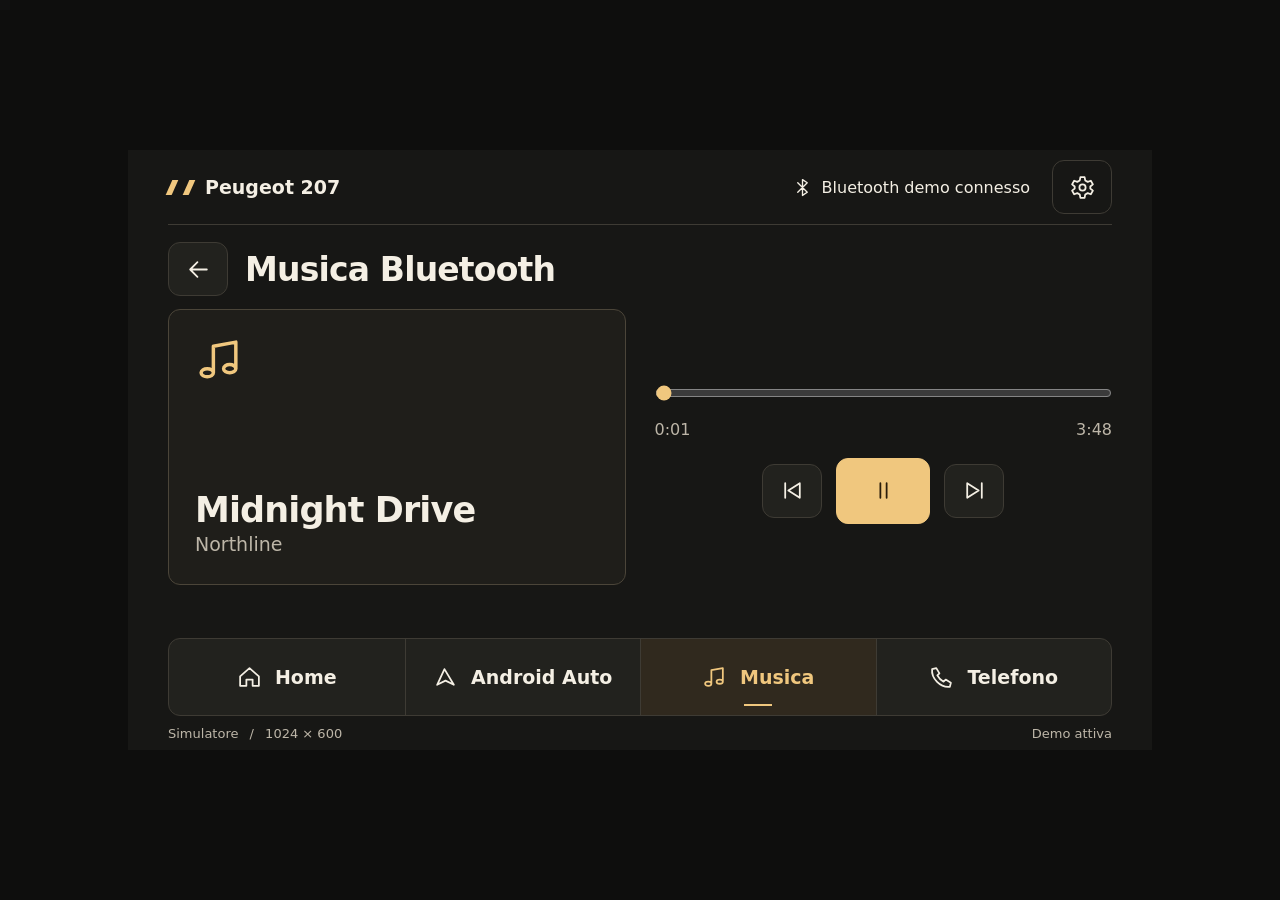
==== test/browser-test.html @ 96a78ee7 "Initial commit: launcher Android, simulatore e APK demo" ====
<!doctype html>
<html lang="it">
<head>
<meta charset="utf-8">
<meta name="viewport" content="width=device-width, initial-scale=1">
<title>Peugeot 207 — Simulatore launcher</title>
<style>:root {
  color-scheme: dark;
  font-family: system-ui, sans-serif;
  --base: #171715;
  --surface: #22221e;
  --line: #3e3b34;
  --text: #f4efe4;
  --muted: #bdb6a8;
  --accent: #f0c77e;
}
* { box-sizing: border-box; }
body { margin: 0; display: grid; place-items: center; min-height: 100dvh; background: #0e0e0d; color: var(--text); }
#frame { position: relative; overflow: hidden; }
#display { position: absolute; width: 1024px; height: 600px; transform-origin: top left; background: var(--base); padding: 0 40px; display: grid; grid-template-rows: 75px minmax(0, 1fr) 78px 34px; }
header, footer { display: flex; align-items: center; justify-content: space-between; }
header { border-bottom: 1px solid var(--line); }
footer { color: var(--muted); font-size: 13px; }
.header-actions { display: flex; align-items: center; gap: 22px; }
#settings-link { background: transparent; }
#settings-link[aria-current] { color: var(--accent); border-color: var(--accent); }
.divider { padding: 0 7px; }
#status { display: flex; align-items: center; gap: 10px; font-size: 16px; color: var(--muted); }
#status.connected { color: var(--text); }
#status svg { width: 19px; height: 19px; }
svg { width: 25px; height: 25px; flex: none; }
button { font: inherit; color: inherit; background: var(--surface); border: 1px solid var(--line); border-radius: 12px; cursor: pointer; min-height: 54px; }
button:hover:not(:disabled) { background: #302e27; border-color: #817561; }
button:focus-visible, input:focus-visible, h1:focus-visible, .clock:focus-visible { outline: 3px solid var(--accent); outline-offset: 3px; }
button:disabled { opacity: .48; cursor: default; }
.brand { display: flex; align-items: center; gap: 13px; padding: 0 14px; margin-left: -14px; background: transparent; border-color: transparent; font-size: 19px; font-weight: 650; }
.brand-mark { width: 23px; height: 15px; transform: skew(-24deg); border-left: 6px solid var(--accent); border-right: 6px solid var(--accent); }
#screen { min-height: 0; padding: 17px 0; }
.home { height: 100%; display: grid; grid-template-columns: 43% 57%; align-items: center; }
.clock {
  --minute-angle: 0deg;
  position: relative;
  justify-self: center;
  width: 298px;
  aspect-ratio: 1;
  border: 1px solid #61594a;
  border-radius: 50%;
  display: grid;
  align-content: center;
  justify-items: center;
}
.clock-ticks, .minute-marker { position: absolute; pointer-events: none; border-radius: 50%; }
.clock-ticks {
  inset: 10px;
  background: repeating-conic-gradient(from -.33deg, #746958 0deg .66deg, transparent .66deg 6deg);
  mask-image: radial-gradient(closest-side, transparent calc(100% - 7px), #000 calc(100% - 6px));
}
.minute-marker { inset: 7px; transform: rotate(var(--minute-angle)); }
.minute-marker::before { content: ""; position: absolute; top: 0; left: calc(50% - 2px); width: 4px; height: 16px; border-radius: 2px; background: var(--accent); }
.clock time { font-size: 78px; font-weight: 490; letter-spacing: -.04em; line-height: 1; font-variant-numeric: tabular-nums; }
.clock p { font-size: 17px; margin-top: 12px; color: var(--muted); }
.clock p::first-letter { text-transform: uppercase; }
.home-media { display: grid; justify-items: start; align-content: center; gap: 24px; min-height: 258px; padding: 0 36px; border-left: 1px solid var(--line); }
.home-media h1 { font-size: 46px; line-height: 1.05; }
.media-info { display: grid; gap: 7px; }
.source { display: flex; align-items: center; gap: 9px; color: var(--muted); font-size: 17px; }
.source svg { width: 20px; height: 20px; }
#dock { display: grid; grid-template-columns: repeat(4, 1fr); border: 1px solid var(--line); border-radius: 12px; background: var(--surface); }
.dock-item { position: relative; display: flex; justify-content: center; align-items: center; gap: 13px; font-size: 19px; font-weight: 650; background: transparent; border: 0; border-radius: 0; }
.dock-item + .dock-item { border-left: 1px solid var(--line); }
.dock-item:first-child { border-radius: 11px 0 0 11px; }
.dock-item:last-child { border-radius: 0 11px 11px 0; }
.dock-item[aria-current] { background: #30291e; color: var(--accent); }
.dock-item[aria-current]::after { content: ""; position: absolute; bottom: 9px; left: calc(50% - 14px); width: 28px; height: 2px; background: var(--accent); }
.dock-item:focus-visible { z-index: 1; outline-offset: -4px; }
.dock-item.unavailable { color: var(--muted); }
.dock-item.session-active::before { content: ""; position: absolute; top: 10px; right: 11px; width: 7px; height: 7px; border-radius: 50%; background: var(--accent); }
.page-head { display: flex; align-items: center; gap: 17px; margin-bottom: 13px; }
.back, .icon { display: inline-grid; place-items: center; width: 60px; }
h1, h2, p { margin: 0; }
h1 { font-size: 33px; letter-spacing: -.025em; }
h2 { font-size: 35px; letter-spacing: -.025em; }
.subtle { color: var(--muted); font-size: 19px; line-height: 1.5; }
.music, .phone { display: grid; grid-template-columns: 1fr 1fr; gap: 29px; align-items: stretch; min-height: 276px; }
.track { background: #1f1e1a; border: 1px solid #4b4539; border-radius: 12px; padding: 26px; display: flex; flex-direction: column; justify-content: space-between; }
.track svg { width: 49px; height: 49px; color: var(--accent); }
.player, .dial { display: flex; flex-direction: column; justify-content: center; gap: 19px; }
.transport { display: flex; align-items: center; justify-content: center; gap: 14px; }
.primary { background: var(--accent); color: #2a1d0b; border-color: var(--accent); font-weight: 700; }
.primary:hover:not(:disabled) { background: #ffdd9c; color: #2a1d0b; }
.transport .primary { width: 94px; min-height: 66px; }
.timeline { display: grid; gap: 5px; }
input[type=range] { width: 100%; height: 44px; margin: 0; accent-color: var(--accent); }
.times { display: flex; justify-content: space-between; color: var(--muted); font-variant-numeric: tabular-nums; }
.number { font-size: 49px; font-variant-numeric: tabular-nums; overflow-wrap: anywhere; }
.dial-actions { display: grid; grid-template-columns: 1fr 60px; gap: 10px; }
.keypad { display: grid; grid-template-columns: repeat(3,1fr); gap: 8px; }
.keypad button { font-size: 24px; min-height: 59px; font-variant-numeric: tabular-nums; }
.settings { display: grid; gap: 13px; }
.setting { border: 1px solid var(--line); border-radius: 12px; padding: 16px 20px; display: flex; align-items: center; justify-content: space-between; gap: 20px; }
.setting strong { display: block; font-size: 22px; }
.setting button, .action { padding: 0 20px; }
.auto { min-height: 270px; border: 1px solid var(--line); border-radius: 12px; padding: 32px; display: grid; justify-items: start; align-content: center; gap: 16px; }
.auto svg { width: 45px; height: 45px; color: var(--accent); }
::selection { background: var(--accent); color: #2a1d0b; }

.end-call { color: #ffece7; background: #723a31; border-color: #a65d51; font-weight: 700; }
.end-call:hover:not(:disabled) { background: #874539; border-color: #c2796c; }
</style>


</head>
<body>
<main id="frame" aria-label="Simulatore autoradio Peugeot 207">
  <div id="display">
    <header>
      <button id="home" class="brand" data-go="home" aria-label="Torna alla Home"><span class="brand-mark" aria-hidden="true"></span> Peugeot 207</button>
      <div class="header-actions">
        <span id="status" role="status"></span>
        <button class="icon" id="settings-link" data-go="settings" aria-label="Impostazioni"></button>
      </div>
    </header>
    <section id="screen" aria-label="Schermata del launcher"></section>
    <nav id="dock" aria-label="Funzioni del launcher"></nav>
    <footer><span>Simulatore <span class="divider">/</span> 1024 × 600</span><span id="mode"></span></footer>
  </div>
</main>
<script>"use strict";

// Contratto della demo. La UI legge lo stato e invia comandi a questo adattatore.
const demo = (() => {
  const tracks = [
    { title: "Midnight Drive", artist: "Northline", duration: 228 },
    { title: "Luci di città", artist: "Via Notturna", duration: 196 },
    { title: "Blue Hour", artist: "Marea", duration: 243 },
  ];
  const state = { enabled: true, connected: true, index: 0, playing: false, elapsed: 0, call: "", projection: false };
  return {
    read() {
      return { ...state, track: tracks[state.index] };
    },
    toggleDemo() {
      state.enabled = !state.enabled;
      state.index = 0;
      state.elapsed = 0;
      this.setConnected(state.enabled);
    },
    setConnected(connected) {
      state.connected = state.enabled && connected;
      if (!state.connected) {
        state.playing = false;
        state.call = "";
        state.projection = false;
      }
    },
    togglePlayback() {
      if (state.connected) state.playing = !state.playing;
    },
    skip(step) {
      if (!state.connected) return;
      state.index = (state.index + step + tracks.length) % tracks.length;
      state.elapsed = 0;
    },
    seek(seconds) {
      if (!state.connected || !Number.isFinite(seconds)) return;
      state.elapsed = Math.max(0, Math.min(seconds, tracks[state.index].duration));
    },
    tick(seconds) {
      if (!state.playing) return;
      state.elapsed += seconds;
      if (state.elapsed >= tracks[state.index].duration) this.skip(1);
    },
    dial(number) {
      if (state.connected && /^[0-9*#]{1,20}$/.test(number)) state.call = number;
    },
    hangUp() {
      state.call = "";
    },
    toggleProjection() {
      if (state.connected) state.projection = !state.projection;
    },
  };
})();

"use strict";

const paths = {
  home: '<path d="m3 11 9-8 9 8v9h-6v-6H9v6H3z"/>',
  auto: '<path d="m4 19 7-15 9 15-8-4z"/>',
  music: '<path d="M9 18V5l11-2v13M9 18a3 2 0 1 1-6 0 3 2 0 0 1 6 0Zm11-2a3 2 0 1 1-6 0 3 2 0 0 1 6 0Z"/>',
  phone: '<path d="m7 3 3 5-2 2a14 14 0 0 0 6 6l2-2 5 3-1 4C11 22 2 13 3 4z"/>',
  settings: '<circle cx="12" cy="12" r="3"/><path d="m10 2-.6 3.2L7 6.6 4 5.5 2 9l2.5 2v2L2 15l2 3.5 3-1.1 2.4 1.4L10 22h4l.6-3.2 2.4-1.4 3 1.1 2-3.5-2.5-2v-2L22 9l-2-3.5-3 1.1-2.4-1.4L14 2z"/>',
  bluetooth: '<path d="m6 6 12 12-6 4V2l6 4L6 18"/>',
  back: '<path d="m11 5-7 7 7 7M4 12h16"/>',
  previous: '<path d="M5 5v14m14-14L8 12l11 7z"/>',
  next: '<path d="M19 5v14M5 5l11 7-11 7z"/>',
  play: '<path fill="currentColor" d="m8 5 12 7-12 7z"/>',
  pause: '<path d="M9 5v14m6-14v14"/>',
  erase: '<path d="M8 5h13v14H8l-6-7zM11 9l6 6m0-6-6 6"/>',
};
const icon = (name) => `<svg aria-hidden="true" viewBox="0 0 24 24" fill="none" stroke="currentColor" stroke-width="1.7" stroke-linecap="round" stroke-linejoin="round">${paths[name]}</svg>`;
const screen = document.querySelector("#screen");
const titles = { music: "Musica Bluetooth", phone: "Telefono", settings: "Impostazioni", auto: "Android Auto" };
const disabled = (condition) => condition ? "disabled" : "";
let page = "home";
let number = "";

function fitDisplay() {
  const scale = Math.min(1, innerWidth / 1024, innerHeight / 600);
  const frame = document.querySelector("#frame");
  frame.style.width = `${1024 * scale}px`;
  frame.style.height = `${600 * scale}px`;
  document.querySelector("#display").style.transform = `scale(${scale})`;
}

function updateClock() {
  const clock = document.querySelector("#clock");
  if (!clock) return;
  const now = new Date();
  const time = now.toLocaleTimeString("it-IT", { hour: "2-digit", minute: "2-digit" });
  if (clock.textContent === time) return;
  clock.textContent = time;
  document.querySelector(".clock").style.setProperty("--minute-angle", `${now.getMinutes() * 6}deg`);
  clock.dateTime = now.toISOString();
  document.querySelector("#date").textContent = now.toLocaleDateString("it-IT", { weekday: "long", day: "numeric", month: "long" });
}

const dockItems = [
  ["home", "Home", "home"],
  ["auto", "Android Auto", "auto"],
  ["music", "Musica", "music"],
  ["phone", "Telefono", "phone"],
];

document.querySelector("#dock").innerHTML = dockItems.map(([target, label, symbol]) =>
  `<button class="dock-item" data-go="${target}">${icon(symbol)}<span>${label}</span></button>`
).join("");
document.querySelector("#settings-link").innerHTML = icon("settings");

function transport(state) {
  return `<div class="transport">
    ${control("prev", "Brano precedente", "previous", !state.connected)}
    ${control("play", state.playing ? "Pausa" : "Riproduci", state.playing ? "pause" : "play", !state.connected, true)}
    ${control("next", "Brano successivo", "next", !state.connected)}
  </div>`;
}

function home(state) {
  return `<div class="home">
    <div class="clock" tabindex="-1" role="group" aria-label="Ora e data">
      <span class="clock-ticks" aria-hidden="true"></span>
      <span class="minute-marker" aria-hidden="true"></span>
      <time id="clock"></time><p id="date"></p>
    </div>
    <div class="home-media">
      <p class="source">${icon("music")} Musica Bluetooth</p>
      <div class="media-info">
        <h1>${state.connected ? state.track.title : "Sorgente scollegata"}</h1>
        <p class="subtle">${state.connected ? state.track.artist : "Connetti il telefono per riprodurre musica."}</p>
      </div>
      ${state.connected ? transport(state) : '<button class="action" data-go="settings">Apri impostazioni</button>'}
    </div>
  </div>`;
}

const formatTime = (seconds) => `${Math.floor(seconds / 60)}:${String(Math.floor(seconds % 60)).padStart(2, "0")}`;
const control = (action, label, symbol, locked, primary = false) =>
  `<button class="icon${primary ? " primary" : ""}" data-action="${action}" aria-label="${label}" ${disabled(locked)}>${icon(symbol)}</button>`;

function music(state) {
  const { track, connected } = state;
  return `<div class="music">
    <div class="track">${icon("music")}<div>
      <h2>${connected ? track.title : "Nessun brano"}</h2>
      <p class="subtle">${connected ? track.artist : "Sorgente Bluetooth non disponibile"}</p>
    </div></div>
    <div class="player">
      <div class="timeline">
        <input id="seek" type="range" min="0" max="${connected ? track.duration : 1}" value="${connected ? state.elapsed : 0}" aria-label="Posizione nel brano" ${disabled(!connected)}>
        <div class="times"><span id="elapsed"></span><span>${formatTime(connected ? track.duration : 0)}</span></div>
      </div>
      ${transport(state)}
    </div>
  </div>`;
}

function phone(state) {
  const locked = !state.connected || Boolean(state.call);
  return `<div class="phone">
    <div class="dial">
      <div>
        <p id="call-status" class="subtle" role="status">${state.call ? "Chiamata simulata in corso" : state.connected ? "Tastierino numerico" : "Telefono non disponibile"}</p>
        <p class="number" aria-live="polite">${state.call || number || "—"}</p>
      </div>
      <div class="dial-actions">
        <button class="${state.call ? "end-call" : "primary"}" data-action="call" ${disabled(!state.connected || (!number && !state.call))}>${state.call ? "Termina chiamata" : "Simula chiamata"}</button>
        ${control("erase", "Cancella ultima cifra", "erase", locked || !number)}
      </div>
    </div>
    <div class="keypad" role="group" aria-label="Tastierino">
      ${[..."123456789*0#"].map((digit) => `<button data-action="digit" data-digit="${digit}" ${disabled(locked || number.length >= 20)}>${digit}</button>`).join("")}
    </div>
  </div>`;
}

function settings(state) {
  return `<div class="settings">
    <div class="setting"><div><strong>Modalità demo</strong><p class="subtle">Brani, chiamate e connessione simulati</p></div>
      <button data-action="demo" aria-pressed="${state.enabled}">${state.enabled ? "Disattiva demo" : "Attiva demo"}</button>
    </div>
    <div class="setting"><div><strong>Bluetooth</strong><p class="subtle">${state.connected ? "Telefono demo connesso" : "Nessun telefono connesso"}</p></div>
      <button data-action="connect" ${disabled(!state.enabled)}>${state.connected ? "Disconnetti" : "Connetti telefono demo"}</button>
    </div>
  </div>`;
}

function projection(state) {
  return `<div class="auto">${icon("auto")}
    <h2>${state.projection ? "Sessione demo attiva" : "Proiezione Android Auto"}</h2>
    <p class="subtle">${state.connected ? "Anteprima dello stato di connessione alla proiezione." : "Connetti il telefono demo dalle impostazioni."}</p>
    <button class="action primary" ${state.connected ? 'data-action="projection"' : 'data-go="settings"'}>${state.projection ? "Chiudi demo" : state.connected ? "Avvia demo" : "Apri impostazioni"}</button>
  </div>`;
}

const pages = { home, music, phone, settings, auto: projection };

function updateTimeline(state) {
  const seek = document.querySelector("#seek");
  if (!seek) return;
  const elapsed = state.connected ? Math.floor(state.elapsed) : 0;
  seek.value = elapsed;
  seek.setAttribute("aria-valuetext", formatTime(elapsed));
  document.querySelector("#elapsed").textContent = formatTime(elapsed);
}

function render({ navigate = false, restore = false } = {}) {
  const active = document.activeElement;
  const state = demo.read();
  for (const button of document.querySelectorAll("#dock button, #settings-link")) {
    if (button.dataset.go === page) button.setAttribute("aria-current", "page");
    else button.removeAttribute("aria-current");
  }
  const auto = document.querySelector('#dock [data-go="auto"]');
  auto.classList.toggle("session-active", state.projection);
  auto.classList.toggle("unavailable", !state.connected);
  auto.setAttribute("aria-label", state.projection ? "Android Auto, sessione demo attiva" :
    state.connected ? "Android Auto" : "Android Auto, proiezione non disponibile");
  const status = document.querySelector("#status");
  status.classList.toggle("connected", state.connected);
  const connection = state.connected ? "Bluetooth demo connesso" : "Bluetooth disconnesso";
  if (status.textContent !== connection) status.innerHTML = icon("bluetooth") + connection;
  document.querySelector("#mode").textContent = state.enabled ? "Demo attiva" : "Demo disattivata";
  const heading = page === "home" ? "" : `<div class="page-head">
    <button class="back" data-go="home" aria-label="Torna alla Home">${icon("back")}</button>
    <h1 tabindex="-1">${titles[page]}</h1>
  </div>`;
  screen.innerHTML = heading + pages[page](state);
  updateClock();
  updateTimeline(state);
  if (navigate) {
    (page === "home" ? screen.querySelector(".clock") : screen.querySelector("h1")).focus();
  } else if (restore && active?.dataset.action) {
    const replacement = [...screen.querySelectorAll("[data-action]")].find((button) =>
      button.dataset.action === active.dataset.action && button.dataset.digit === active.dataset.digit);
    (replacement?.disabled ? screen.querySelector("h1") : replacement)?.focus();
  }
}

document.addEventListener("click", (event) => {
  const button = event.target.closest("button");
  if (!button || button.disabled) return;
  const { go, action, digit } = button.dataset;
  if (go) {
    page = go;
    render({ navigate: true });
    return;
  }
  const state = demo.read();
  switch (action) {
    case "prev": demo.skip(-1); break;
    case "next": demo.skip(1); break;
    case "play": demo.togglePlayback(); break;
    case "demo": demo.toggleDemo(); number = ""; break;
    case "connect": demo.setConnected(!state.connected); break;
    case "projection": demo.toggleProjection(); break;
    case "digit": number += digit; break;
    case "erase": number = number.slice(0, -1); break;
    case "call":
      if (state.call) demo.hangUp();
      else demo.dial(number);
      break;
    default: return;
  }
  render({ restore: true });
});

screen.addEventListener("input", (event) => {
  if (event.target.id !== "seek") return;
  demo.seek(event.target.valueAsNumber);
  updateTimeline(demo.read());
});

document.addEventListener("keydown", (event) => {
  if (event.key !== "Escape" || page === "home") return;
  page = "home";
  render({ navigate: true });
});

let lastTick = performance.now();
setInterval(() => {
  const now = performance.now();
  const before = demo.read();
  demo.tick((now - lastTick) / 1000);
  lastTick = now;
  const after = demo.read();
  if (before.index !== after.index && (page === "music" || page === "home")) render({ restore: true });
  else if (page === "music") updateTimeline(after);
  else if (page === "home") updateClock();
}, 250);

window.addEventListener("resize", fitDisplay);
fitDisplay();
render();

window.addEventListener("DOMContentLoaded", async () => {
  const result = document.createElement("p");
  Object.assign(result.style, { position: "fixed", inset: "0 auto auto 0", margin: "0", background: "#111", padding: "5px", zIndex: "20" });
  document.body.append(result);
  const query = (selector) => document.querySelector(selector);
  const assert = (ok, label) => { if (!ok) throw new Error(label); };
  const click = (selector) => query(selector).click();
  const action = (name) => click(`[data-action="${name}"]`);
  const go = (name) => click(`[data-go="${name}"]`);
  const has = (selector, text) => query(selector).textContent.includes(text);
  const bounds = () => {
    const display = query("#display").getBoundingClientRect();
    const footer = query("#dock").getBoundingClientRect();
    for (const item of document.querySelectorAll("#screen button, #screen h1, #screen h2, #screen input")) {
      const box = item.getBoundingClientRect();
      assert(box.width > 0 && box.left >= display.left && box.right <= display.right && box.bottom <= footer.top, "Elemento tagliato " + item.textContent);
    }
  };
  try {
    assert(query("#display").offsetWidth === 1024 && query("#display").offsetHeight === 600, "Risoluzione");
    assert(Math.abs(query("#frame").getBoundingClientRect().width / query("#frame").getBoundingClientRect().height - 1024 / 600) < .001, "Proporzioni");
    assert(/^\d\d:\d\d$/.test(query("#clock").textContent) && query("#date").textContent.length > 5, "Data e orologio");
    bounds();
    assert(query('#dock [aria-current="page"]').dataset.go === "home", "Home selezionata");
    action("next");
    assert(has(".home-media h1", "Luci di città"), "Cambio brano dalla Home");
    action("prev");
    action("play");
    assert(query('[data-action="play"]').getAttribute("aria-label") === "Pausa", "Play dalla Home");
    action("play");
    go("music"); bounds();
    assert(document.activeElement === query("h1"), "Focus di navigazione");
    action("play");
    await new Promise((resolve) => setTimeout(resolve, 1400));
    assert(query("#seek").valueAsNumber >= 1, "Avanzamento");
    action("play");
    const seek = query("#seek");
    seek.value = "85";
    seek.dispatchEvent(new Event("input", { bubbles: true }));
    assert(has("#elapsed", "1:25"), "Seek");
    action("next");
    assert(has("h2", "Luci di città") && has("#elapsed", "0:00"), "Successivo");
    action("prev");
    assert(has("h2", "Midnight Drive"), "Precedente");
    action("prev");
    assert(has("h2", "Blue Hour"), "Playlist ciclica");
    go("home"); go("phone"); bounds();
    click('[data-digit="1"]'); click('[data-digit="2"]'); click('[data-digit="#"]');
    action("erase");
    assert(has(".number", "12"), "Composizione");
    action("call");
    assert(has("#call-status", "in corso") && query('[data-digit="1"]').disabled, "Chiamata");
    action("call");
    assert(has("#call-status", "Tastierino"), "Chiusura chiamata");
    document.dispatchEvent(new KeyboardEvent("keydown", { key: "Escape" }));
    assert(query("#clock"), "Esc");
    go("auto"); bounds();
    action("projection");
    assert(has("h2", "Sessione demo attiva"), "Proiezione");
    action("projection");
    assert(has("h2", "Proiezione Android Auto"), "Chiusura proiezione");
    go("home"); go("settings"); bounds();
    action("connect");
    assert(has("#status", "disconnesso"), "Disconnessione");
    go("home");
    assert(has(".home-media h1", "Sorgente scollegata") && !query('[data-action="play"]'), "Home senza sorgente");
    go("music"); bounds();
    assert(query("#seek").disabled && query('[data-action="play"]').disabled, "Musica indisponibile");
    go("home"); go("phone"); bounds();
    assert(query('[data-action="call"]').disabled && query('[data-digit="1"]').disabled, "Telefono indisponibile");
    go("home"); go("auto"); bounds();
    click('.auto [data-go="settings"]');
    action("connect");
    assert(has("#status", "connesso") && demo.read().connected, "Riconnessione");
    action("demo");
    assert(query('[data-action="connect"]').disabled && has("#mode", "disattivata"), "Demo spenta");
    action("demo");
    assert(demo.read().connected && has("#mode", "Demo attiva"), "Demo riattivata");
    go("home");
    result.textContent = "PASS — geometria, Home, Musica, Telefono, Android Auto, Impostazioni e fallback";
  } catch (error) {
    result.textContent = "FAIL — " + error.message;
  }
});
</script></body>
</html>
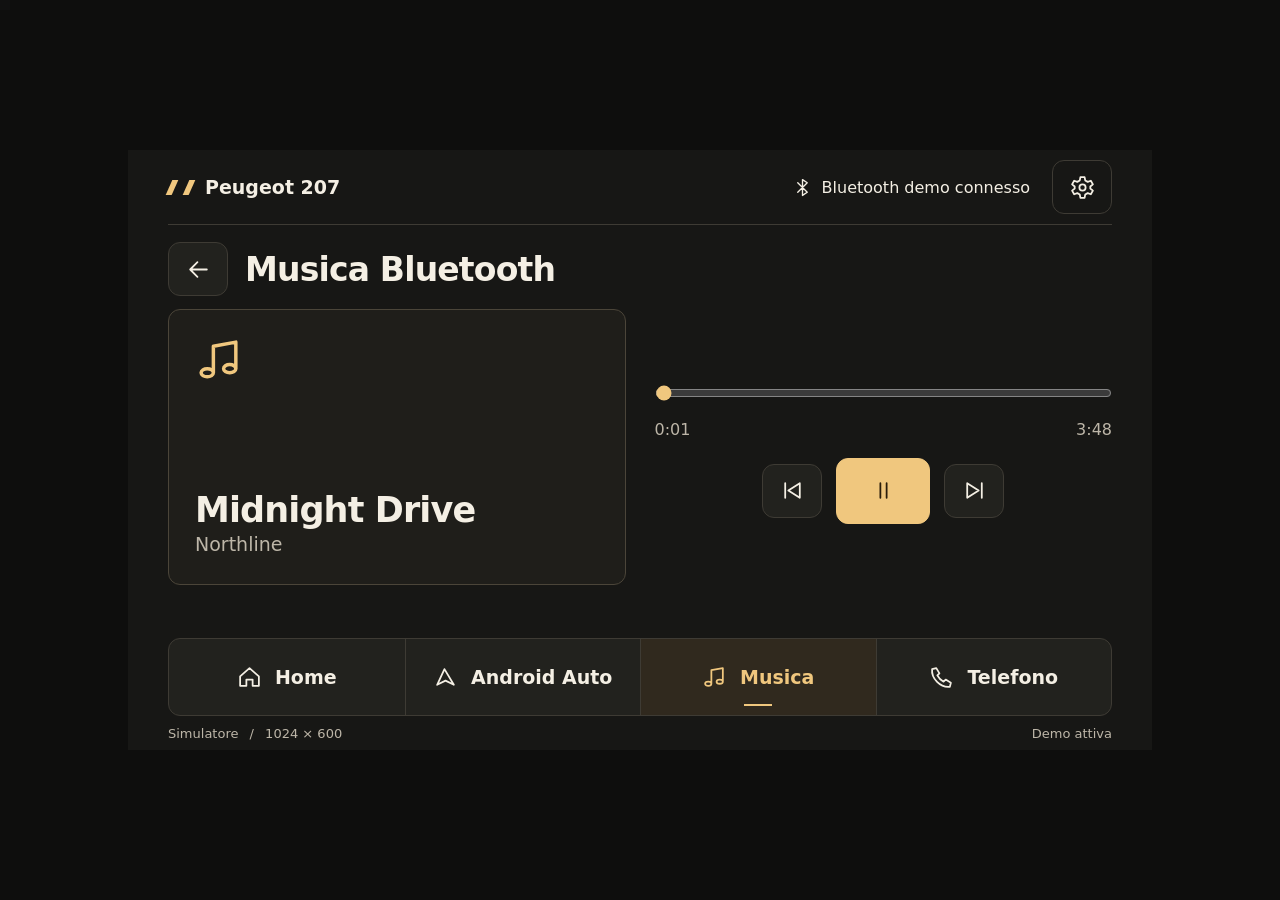
==== commit 51cb8900: "Harden launcher lifecycle and security; add audited 0.1.1 demo" ====
--- a/test/browser-test.html
+++ b/test/browser-test.html
@@ -4,111 +4,10 @@
 <meta charset="utf-8">
 <meta name="viewport" content="width=device-width, initial-scale=1">
 <title>Peugeot 207 — Simulatore launcher</title>
-<style>:root {
-  color-scheme: dark;
-  font-family: system-ui, sans-serif;
-  --base: #171715;
-  --surface: #22221e;
-  --line: #3e3b34;
-  --text: #f4efe4;
-  --muted: #bdb6a8;
-  --accent: #f0c77e;
-}
-* { box-sizing: border-box; }
-body { margin: 0; display: grid; place-items: center; min-height: 100dvh; background: #0e0e0d; color: var(--text); }
-#frame { position: relative; overflow: hidden; }
-#display { position: absolute; width: 1024px; height: 600px; transform-origin: top left; background: var(--base); padding: 0 40px; display: grid; grid-template-rows: 75px minmax(0, 1fr) 78px 34px; }
-header, footer { display: flex; align-items: center; justify-content: space-between; }
-header { border-bottom: 1px solid var(--line); }
-footer { color: var(--muted); font-size: 13px; }
-.header-actions { display: flex; align-items: center; gap: 22px; }
-#settings-link { background: transparent; }
-#settings-link[aria-current] { color: var(--accent); border-color: var(--accent); }
-.divider { padding: 0 7px; }
-#status { display: flex; align-items: center; gap: 10px; font-size: 16px; color: var(--muted); }
-#status.connected { color: var(--text); }
-#status svg { width: 19px; height: 19px; }
-svg { width: 25px; height: 25px; flex: none; }
-button { font: inherit; color: inherit; background: var(--surface); border: 1px solid var(--line); border-radius: 12px; cursor: pointer; min-height: 54px; }
-button:hover:not(:disabled) { background: #302e27; border-color: #817561; }
-button:focus-visible, input:focus-visible, h1:focus-visible, .clock:focus-visible { outline: 3px solid var(--accent); outline-offset: 3px; }
-button:disabled { opacity: .48; cursor: default; }
-.brand { display: flex; align-items: center; gap: 13px; padding: 0 14px; margin-left: -14px; background: transparent; border-color: transparent; font-size: 19px; font-weight: 650; }
-.brand-mark { width: 23px; height: 15px; transform: skew(-24deg); border-left: 6px solid var(--accent); border-right: 6px solid var(--accent); }
-#screen { min-height: 0; padding: 17px 0; }
-.home { height: 100%; display: grid; grid-template-columns: 43% 57%; align-items: center; }
-.clock {
-  --minute-angle: 0deg;
-  position: relative;
-  justify-self: center;
-  width: 298px;
-  aspect-ratio: 1;
-  border: 1px solid #61594a;
-  border-radius: 50%;
-  display: grid;
-  align-content: center;
-  justify-items: center;
-}
-.clock-ticks, .minute-marker { position: absolute; pointer-events: none; border-radius: 50%; }
-.clock-ticks {
-  inset: 10px;
-  background: repeating-conic-gradient(from -.33deg, #746958 0deg .66deg, transparent .66deg 6deg);
-  mask-image: radial-gradient(closest-side, transparent calc(100% - 7px), #000 calc(100% - 6px));
-}
-.minute-marker { inset: 7px; transform: rotate(var(--minute-angle)); }
-.minute-marker::before { content: ""; position: absolute; top: 0; left: calc(50% - 2px); width: 4px; height: 16px; border-radius: 2px; background: var(--accent); }
-.clock time { font-size: 78px; font-weight: 490; letter-spacing: -.04em; line-height: 1; font-variant-numeric: tabular-nums; }
-.clock p { font-size: 17px; margin-top: 12px; color: var(--muted); }
-.clock p::first-letter { text-transform: uppercase; }
-.home-media { display: grid; justify-items: start; align-content: center; gap: 24px; min-height: 258px; padding: 0 36px; border-left: 1px solid var(--line); }
-.home-media h1 { font-size: 46px; line-height: 1.05; }
-.media-info { display: grid; gap: 7px; }
-.source { display: flex; align-items: center; gap: 9px; color: var(--muted); font-size: 17px; }
-.source svg { width: 20px; height: 20px; }
-#dock { display: grid; grid-template-columns: repeat(4, 1fr); border: 1px solid var(--line); border-radius: 12px; background: var(--surface); }
-.dock-item { position: relative; display: flex; justify-content: center; align-items: center; gap: 13px; font-size: 19px; font-weight: 650; background: transparent; border: 0; border-radius: 0; }
-.dock-item + .dock-item { border-left: 1px solid var(--line); }
-.dock-item:first-child { border-radius: 11px 0 0 11px; }
-.dock-item:last-child { border-radius: 0 11px 11px 0; }
-.dock-item[aria-current] { background: #30291e; color: var(--accent); }
-.dock-item[aria-current]::after { content: ""; position: absolute; bottom: 9px; left: calc(50% - 14px); width: 28px; height: 2px; background: var(--accent); }
-.dock-item:focus-visible { z-index: 1; outline-offset: -4px; }
-.dock-item.unavailable { color: var(--muted); }
-.dock-item.session-active::before { content: ""; position: absolute; top: 10px; right: 11px; width: 7px; height: 7px; border-radius: 50%; background: var(--accent); }
-.page-head { display: flex; align-items: center; gap: 17px; margin-bottom: 13px; }
-.back, .icon { display: inline-grid; place-items: center; width: 60px; }
-h1, h2, p { margin: 0; }
-h1 { font-size: 33px; letter-spacing: -.025em; }
-h2 { font-size: 35px; letter-spacing: -.025em; }
-.subtle { color: var(--muted); font-size: 19px; line-height: 1.5; }
-.music, .phone { display: grid; grid-template-columns: 1fr 1fr; gap: 29px; align-items: stretch; min-height: 276px; }
-.track { background: #1f1e1a; border: 1px solid #4b4539; border-radius: 12px; padding: 26px; display: flex; flex-direction: column; justify-content: space-between; }
-.track svg { width: 49px; height: 49px; color: var(--accent); }
-.player, .dial { display: flex; flex-direction: column; justify-content: center; gap: 19px; }
-.transport { display: flex; align-items: center; justify-content: center; gap: 14px; }
-.primary { background: var(--accent); color: #2a1d0b; border-color: var(--accent); font-weight: 700; }
-.primary:hover:not(:disabled) { background: #ffdd9c; color: #2a1d0b; }
-.transport .primary { width: 94px; min-height: 66px; }
-.timeline { display: grid; gap: 5px; }
-input[type=range] { width: 100%; height: 44px; margin: 0; accent-color: var(--accent); }
-.times { display: flex; justify-content: space-between; color: var(--muted); font-variant-numeric: tabular-nums; }
-.number { font-size: 49px; font-variant-numeric: tabular-nums; overflow-wrap: anywhere; }
-.dial-actions { display: grid; grid-template-columns: 1fr 60px; gap: 10px; }
-.keypad { display: grid; grid-template-columns: repeat(3,1fr); gap: 8px; }
-.keypad button { font-size: 24px; min-height: 59px; font-variant-numeric: tabular-nums; }
-.settings { display: grid; gap: 13px; }
-.setting { border: 1px solid var(--line); border-radius: 12px; padding: 16px 20px; display: flex; align-items: center; justify-content: space-between; gap: 20px; }
-.setting strong { display: block; font-size: 22px; }
-.setting button, .action { padding: 0 20px; }
-.auto { min-height: 270px; border: 1px solid var(--line); border-radius: 12px; padding: 32px; display: grid; justify-items: start; align-content: center; gap: 16px; }
-.auto svg { width: 45px; height: 45px; color: var(--accent); }
-::selection { background: var(--accent); color: #2a1d0b; }
-
-.end-call { color: #ffece7; background: #723a31; border-color: #a65d51; font-weight: 700; }
-.end-call:hover:not(:disabled) { background: #874539; border-color: #c2796c; }
-</style>
-
-
+<link rel="stylesheet" href="../simulatore/style.css">
+<script src="../simulatore/demo.js" defer></script>
+<script src="../simulatore/app.js" defer></script>
+<script src="browser-test.js" defer></script>
 </head>
 <body>
 <main id="frame" aria-label="Simulatore autoradio Peugeot 207">
@@ -125,386 +24,5 @@
     <footer><span>Simulatore <span class="divider">/</span> 1024 × 600</span><span id="mode"></span></footer>
   </div>
 </main>
-<script>"use strict";
-
-// Contratto della demo. La UI legge lo stato e invia comandi a questo adattatore.
-const demo = (() => {
-  const tracks = [
-    { title: "Midnight Drive", artist: "Northline", duration: 228 },
-    { title: "Luci di città", artist: "Via Notturna", duration: 196 },
-    { title: "Blue Hour", artist: "Marea", duration: 243 },
-  ];
-  const state = { enabled: true, connected: true, index: 0, playing: false, elapsed: 0, call: "", projection: false };
-  return {
-    read() {
-      return { ...state, track: tracks[state.index] };
-    },
-    toggleDemo() {
-      state.enabled = !state.enabled;
-      state.index = 0;
-      state.elapsed = 0;
-      this.setConnected(state.enabled);
-    },
-    setConnected(connected) {
-      state.connected = state.enabled && connected;
-      if (!state.connected) {
-        state.playing = false;
-        state.call = "";
-        state.projection = false;
-      }
-    },
-    togglePlayback() {
-      if (state.connected) state.playing = !state.playing;
-    },
-    skip(step) {
-      if (!state.connected) return;
-      state.index = (state.index + step + tracks.length) % tracks.length;
-      state.elapsed = 0;
-    },
-    seek(seconds) {
-      if (!state.connected || !Number.isFinite(seconds)) return;
-      state.elapsed = Math.max(0, Math.min(seconds, tracks[state.index].duration));
-    },
-    tick(seconds) {
-      if (!state.playing) return;
-      state.elapsed += seconds;
-      if (state.elapsed >= tracks[state.index].duration) this.skip(1);
-    },
-    dial(number) {
-      if (state.connected && /^[0-9*#]{1,20}$/.test(number)) state.call = number;
-    },
-    hangUp() {
-      state.call = "";
-    },
-    toggleProjection() {
-      if (state.connected) state.projection = !state.projection;
-    },
-  };
-})();
-
-"use strict";
-
-const paths = {
-  home: '<path d="m3 11 9-8 9 8v9h-6v-6H9v6H3z"/>',
-  auto: '<path d="m4 19 7-15 9 15-8-4z"/>',
-  music: '<path d="M9 18V5l11-2v13M9 18a3 2 0 1 1-6 0 3 2 0 0 1 6 0Zm11-2a3 2 0 1 1-6 0 3 2 0 0 1 6 0Z"/>',
-  phone: '<path d="m7 3 3 5-2 2a14 14 0 0 0 6 6l2-2 5 3-1 4C11 22 2 13 3 4z"/>',
-  settings: '<circle cx="12" cy="12" r="3"/><path d="m10 2-.6 3.2L7 6.6 4 5.5 2 9l2.5 2v2L2 15l2 3.5 3-1.1 2.4 1.4L10 22h4l.6-3.2 2.4-1.4 3 1.1 2-3.5-2.5-2v-2L22 9l-2-3.5-3 1.1-2.4-1.4L14 2z"/>',
-  bluetooth: '<path d="m6 6 12 12-6 4V2l6 4L6 18"/>',
-  back: '<path d="m11 5-7 7 7 7M4 12h16"/>',
-  previous: '<path d="M5 5v14m14-14L8 12l11 7z"/>',
-  next: '<path d="M19 5v14M5 5l11 7-11 7z"/>',
-  play: '<path fill="currentColor" d="m8 5 12 7-12 7z"/>',
-  pause: '<path d="M9 5v14m6-14v14"/>',
-  erase: '<path d="M8 5h13v14H8l-6-7zM11 9l6 6m0-6-6 6"/>',
-};
-const icon = (name) => `<svg aria-hidden="true" viewBox="0 0 24 24" fill="none" stroke="currentColor" stroke-width="1.7" stroke-linecap="round" stroke-linejoin="round">${paths[name]}</svg>`;
-const screen = document.querySelector("#screen");
-const titles = { music: "Musica Bluetooth", phone: "Telefono", settings: "Impostazioni", auto: "Android Auto" };
-const disabled = (condition) => condition ? "disabled" : "";
-let page = "home";
-let number = "";
-
-function fitDisplay() {
-  const scale = Math.min(1, innerWidth / 1024, innerHeight / 600);
-  const frame = document.querySelector("#frame");
-  frame.style.width = `${1024 * scale}px`;
-  frame.style.height = `${600 * scale}px`;
-  document.querySelector("#display").style.transform = `scale(${scale})`;
-}
-
-function updateClock() {
-  const clock = document.querySelector("#clock");
-  if (!clock) return;
-  const now = new Date();
-  const time = now.toLocaleTimeString("it-IT", { hour: "2-digit", minute: "2-digit" });
-  if (clock.textContent === time) return;
-  clock.textContent = time;
-  document.querySelector(".clock").style.setProperty("--minute-angle", `${now.getMinutes() * 6}deg`);
-  clock.dateTime = now.toISOString();
-  document.querySelector("#date").textContent = now.toLocaleDateString("it-IT", { weekday: "long", day: "numeric", month: "long" });
-}
-
-const dockItems = [
-  ["home", "Home", "home"],
-  ["auto", "Android Auto", "auto"],
-  ["music", "Musica", "music"],
-  ["phone", "Telefono", "phone"],
-];
-
-document.querySelector("#dock").innerHTML = dockItems.map(([target, label, symbol]) =>
-  `<button class="dock-item" data-go="${target}">${icon(symbol)}<span>${label}</span></button>`
-).join("");
-document.querySelector("#settings-link").innerHTML = icon("settings");
-
-function transport(state) {
-  return `<div class="transport">
-    ${control("prev", "Brano precedente", "previous", !state.connected)}
-    ${control("play", state.playing ? "Pausa" : "Riproduci", state.playing ? "pause" : "play", !state.connected, true)}
-    ${control("next", "Brano successivo", "next", !state.connected)}
-  </div>`;
-}
-
-function home(state) {
-  return `<div class="home">
-    <div class="clock" tabindex="-1" role="group" aria-label="Ora e data">
-      <span class="clock-ticks" aria-hidden="true"></span>
-      <span class="minute-marker" aria-hidden="true"></span>
-      <time id="clock"></time><p id="date"></p>
-    </div>
-    <div class="home-media">
-      <p class="source">${icon("music")} Musica Bluetooth</p>
-      <div class="media-info">
-        <h1>${state.connected ? state.track.title : "Sorgente scollegata"}</h1>
-        <p class="subtle">${state.connected ? state.track.artist : "Connetti il telefono per riprodurre musica."}</p>
-      </div>
-      ${state.connected ? transport(state) : '<button class="action" data-go="settings">Apri impostazioni</button>'}
-    </div>
-  </div>`;
-}
-
-const formatTime = (seconds) => `${Math.floor(seconds / 60)}:${String(Math.floor(seconds % 60)).padStart(2, "0")}`;
-const control = (action, label, symbol, locked, primary = false) =>
-  `<button class="icon${primary ? " primary" : ""}" data-action="${action}" aria-label="${label}" ${disabled(locked)}>${icon(symbol)}</button>`;
-
-function music(state) {
-  const { track, connected } = state;
-  return `<div class="music">
-    <div class="track">${icon("music")}<div>
-      <h2>${connected ? track.title : "Nessun brano"}</h2>
-      <p class="subtle">${connected ? track.artist : "Sorgente Bluetooth non disponibile"}</p>
-    </div></div>
-    <div class="player">
-      <div class="timeline">
-        <input id="seek" type="range" min="0" max="${connected ? track.duration : 1}" value="${connected ? state.elapsed : 0}" aria-label="Posizione nel brano" ${disabled(!connected)}>
-        <div class="times"><span id="elapsed"></span><span>${formatTime(connected ? track.duration : 0)}</span></div>
-      </div>
-      ${transport(state)}
-    </div>
-  </div>`;
-}
-
-function phone(state) {
-  const locked = !state.connected || Boolean(state.call);
-  return `<div class="phone">
-    <div class="dial">
-      <div>
-        <p id="call-status" class="subtle" role="status">${state.call ? "Chiamata simulata in corso" : state.connected ? "Tastierino numerico" : "Telefono non disponibile"}</p>
-        <p class="number" aria-live="polite">${state.call || number || "—"}</p>
-      </div>
-      <div class="dial-actions">
-        <button class="${state.call ? "end-call" : "primary"}" data-action="call" ${disabled(!state.connected || (!number && !state.call))}>${state.call ? "Termina chiamata" : "Simula chiamata"}</button>
-        ${control("erase", "Cancella ultima cifra", "erase", locked || !number)}
-      </div>
-    </div>
-    <div class="keypad" role="group" aria-label="Tastierino">
-      ${[..."123456789*0#"].map((digit) => `<button data-action="digit" data-digit="${digit}" ${disabled(locked || number.length >= 20)}>${digit}</button>`).join("")}
-    </div>
-  </div>`;
-}
-
-function settings(state) {
-  return `<div class="settings">
-    <div class="setting"><div><strong>Modalità demo</strong><p class="subtle">Brani, chiamate e connessione simulati</p></div>
-      <button data-action="demo" aria-pressed="${state.enabled}">${state.enabled ? "Disattiva demo" : "Attiva demo"}</button>
-    </div>
-    <div class="setting"><div><strong>Bluetooth</strong><p class="subtle">${state.connected ? "Telefono demo connesso" : "Nessun telefono connesso"}</p></div>
-      <button data-action="connect" ${disabled(!state.enabled)}>${state.connected ? "Disconnetti" : "Connetti telefono demo"}</button>
-    </div>
-  </div>`;
-}
-
-function projection(state) {
-  return `<div class="auto">${icon("auto")}
-    <h2>${state.projection ? "Sessione demo attiva" : "Proiezione Android Auto"}</h2>
-    <p class="subtle">${state.connected ? "Anteprima dello stato di connessione alla proiezione." : "Connetti il telefono demo dalle impostazioni."}</p>
-    <button class="action primary" ${state.connected ? 'data-action="projection"' : 'data-go="settings"'}>${state.projection ? "Chiudi demo" : state.connected ? "Avvia demo" : "Apri impostazioni"}</button>
-  </div>`;
-}
-
-const pages = { home, music, phone, settings, auto: projection };
-
-function updateTimeline(state) {
-  const seek = document.querySelector("#seek");
-  if (!seek) return;
-  const elapsed = state.connected ? Math.floor(state.elapsed) : 0;
-  seek.value = elapsed;
-  seek.setAttribute("aria-valuetext", formatTime(elapsed));
-  document.querySelector("#elapsed").textContent = formatTime(elapsed);
-}
-
-function render({ navigate = false, restore = false } = {}) {
-  const active = document.activeElement;
-  const state = demo.read();
-  for (const button of document.querySelectorAll("#dock button, #settings-link")) {
-    if (button.dataset.go === page) button.setAttribute("aria-current", "page");
-    else button.removeAttribute("aria-current");
-  }
-  const auto = document.querySelector('#dock [data-go="auto"]');
-  auto.classList.toggle("session-active", state.projection);
-  auto.classList.toggle("unavailable", !state.connected);
-  auto.setAttribute("aria-label", state.projection ? "Android Auto, sessione demo attiva" :
-    state.connected ? "Android Auto" : "Android Auto, proiezione non disponibile");
-  const status = document.querySelector("#status");
-  status.classList.toggle("connected", state.connected);
-  const connection = state.connected ? "Bluetooth demo connesso" : "Bluetooth disconnesso";
-  if (status.textContent !== connection) status.innerHTML = icon("bluetooth") + connection;
-  document.querySelector("#mode").textContent = state.enabled ? "Demo attiva" : "Demo disattivata";
-  const heading = page === "home" ? "" : `<div class="page-head">
-    <button class="back" data-go="home" aria-label="Torna alla Home">${icon("back")}</button>
-    <h1 tabindex="-1">${titles[page]}</h1>
-  </div>`;
-  screen.innerHTML = heading + pages[page](state);
-  updateClock();
-  updateTimeline(state);
-  if (navigate) {
-    (page === "home" ? screen.querySelector(".clock") : screen.querySelector("h1")).focus();
-  } else if (restore && active?.dataset.action) {
-    const replacement = [...screen.querySelectorAll("[data-action]")].find((button) =>
-      button.dataset.action === active.dataset.action && button.dataset.digit === active.dataset.digit);
-    (replacement?.disabled ? screen.querySelector("h1") : replacement)?.focus();
-  }
-}
-
-document.addEventListener("click", (event) => {
-  const button = event.target.closest("button");
-  if (!button || button.disabled) return;
-  const { go, action, digit } = button.dataset;
-  if (go) {
-    page = go;
-    render({ navigate: true });
-    return;
-  }
-  const state = demo.read();
-  switch (action) {
-    case "prev": demo.skip(-1); break;
-    case "next": demo.skip(1); break;
-    case "play": demo.togglePlayback(); break;
-    case "demo": demo.toggleDemo(); number = ""; break;
-    case "connect": demo.setConnected(!state.connected); break;
-    case "projection": demo.toggleProjection(); break;
-    case "digit": number += digit; break;
-    case "erase": number = number.slice(0, -1); break;
-    case "call":
-      if (state.call) demo.hangUp();
-      else demo.dial(number);
-      break;
-    default: return;
-  }
-  render({ restore: true });
-});
-
-screen.addEventListener("input", (event) => {
-  if (event.target.id !== "seek") return;
-  demo.seek(event.target.valueAsNumber);
-  updateTimeline(demo.read());
-});
-
-document.addEventListener("keydown", (event) => {
-  if (event.key !== "Escape" || page === "home") return;
-  page = "home";
-  render({ navigate: true });
-});
-
-let lastTick = performance.now();
-setInterval(() => {
-  const now = performance.now();
-  const before = demo.read();
-  demo.tick((now - lastTick) / 1000);
-  lastTick = now;
-  const after = demo.read();
-  if (before.index !== after.index && (page === "music" || page === "home")) render({ restore: true });
-  else if (page === "music") updateTimeline(after);
-  else if (page === "home") updateClock();
-}, 250);
-
-window.addEventListener("resize", fitDisplay);
-fitDisplay();
-render();
-
-window.addEventListener("DOMContentLoaded", async () => {
-  const result = document.createElement("p");
-  Object.assign(result.style, { position: "fixed", inset: "0 auto auto 0", margin: "0", background: "#111", padding: "5px", zIndex: "20" });
-  document.body.append(result);
-  const query = (selector) => document.querySelector(selector);
-  const assert = (ok, label) => { if (!ok) throw new Error(label); };
-  const click = (selector) => query(selector).click();
-  const action = (name) => click(`[data-action="${name}"]`);
-  const go = (name) => click(`[data-go="${name}"]`);
-  const has = (selector, text) => query(selector).textContent.includes(text);
-  const bounds = () => {
-    const display = query("#display").getBoundingClientRect();
-    const footer = query("#dock").getBoundingClientRect();
-    for (const item of document.querySelectorAll("#screen button, #screen h1, #screen h2, #screen input")) {
-      const box = item.getBoundingClientRect();
-      assert(box.width > 0 && box.left >= display.left && box.right <= display.right && box.bottom <= footer.top, "Elemento tagliato " + item.textContent);
-    }
-  };
-  try {
-    assert(query("#display").offsetWidth === 1024 && query("#display").offsetHeight === 600, "Risoluzione");
-    assert(Math.abs(query("#frame").getBoundingClientRect().width / query("#frame").getBoundingClientRect().height - 1024 / 600) < .001, "Proporzioni");
-    assert(/^\d\d:\d\d$/.test(query("#clock").textContent) && query("#date").textContent.length > 5, "Data e orologio");
-    bounds();
-    assert(query('#dock [aria-current="page"]').dataset.go === "home", "Home selezionata");
-    action("next");
-    assert(has(".home-media h1", "Luci di città"), "Cambio brano dalla Home");
-    action("prev");
-    action("play");
-    assert(query('[data-action="play"]').getAttribute("aria-label") === "Pausa", "Play dalla Home");
-    action("play");
-    go("music"); bounds();
-    assert(document.activeElement === query("h1"), "Focus di navigazione");
-    action("play");
-    await new Promise((resolve) => setTimeout(resolve, 1400));
-    assert(query("#seek").valueAsNumber >= 1, "Avanzamento");
-    action("play");
-    const seek = query("#seek");
-    seek.value = "85";
-    seek.dispatchEvent(new Event("input", { bubbles: true }));
-    assert(has("#elapsed", "1:25"), "Seek");
-    action("next");
-    assert(has("h2", "Luci di città") && has("#elapsed", "0:00"), "Successivo");
-    action("prev");
-    assert(has("h2", "Midnight Drive"), "Precedente");
-    action("prev");
-    assert(has("h2", "Blue Hour"), "Playlist ciclica");
-    go("home"); go("phone"); bounds();
-    click('[data-digit="1"]'); click('[data-digit="2"]'); click('[data-digit="#"]');
-    action("erase");
-    assert(has(".number", "12"), "Composizione");
-    action("call");
-    assert(has("#call-status", "in corso") && query('[data-digit="1"]').disabled, "Chiamata");
-    action("call");
-    assert(has("#call-status", "Tastierino"), "Chiusura chiamata");
-    document.dispatchEvent(new KeyboardEvent("keydown", { key: "Escape" }));
-    assert(query("#clock"), "Esc");
-    go("auto"); bounds();
-    action("projection");
-    assert(has("h2", "Sessione demo attiva"), "Proiezione");
-    action("projection");
-    assert(has("h2", "Proiezione Android Auto"), "Chiusura proiezione");
-    go("home"); go("settings"); bounds();
-    action("connect");
-    assert(has("#status", "disconnesso"), "Disconnessione");
-    go("home");
-    assert(has(".home-media h1", "Sorgente scollegata") && !query('[data-action="play"]'), "Home senza sorgente");
-    go("music"); bounds();
-    assert(query("#seek").disabled && query('[data-action="play"]').disabled, "Musica indisponibile");
-    go("home"); go("phone"); bounds();
-    assert(query('[data-action="call"]').disabled && query('[data-digit="1"]').disabled, "Telefono indisponibile");
-    go("home"); go("auto"); bounds();
-    click('.auto [data-go="settings"]');
-    action("connect");
-    assert(has("#status", "connesso") && demo.read().connected, "Riconnessione");
-    action("demo");
-    assert(query('[data-action="connect"]').disabled && has("#mode", "disattivata"), "Demo spenta");
-    action("demo");
-    assert(demo.read().connected && has("#mode", "Demo attiva"), "Demo riattivata");
-    go("home");
-    result.textContent = "PASS — geometria, Home, Musica, Telefono, Android Auto, Impostazioni e fallback";
-  } catch (error) {
-    result.textContent = "FAIL — " + error.message;
-  }
-});
-</script></body>
+</body>
 </html>
--- a/simulatore/style.css
+++ b/simulatore/style.css
@@ -0,0 +1,102 @@
+:root {
+  color-scheme: dark;
+  font-family: system-ui, sans-serif;
+  --base: #171715;
+  --surface: #22221e;
+  --line: #3e3b34;
+  --text: #f4efe4;
+  --muted: #bdb6a8;
+  --accent: #f0c77e;
+}
+* { box-sizing: border-box; }
+body { margin: 0; display: grid; place-items: center; min-height: 100dvh; background: #0e0e0d; color: var(--text); }
+#frame { position: relative; overflow: hidden; }
+#display { position: absolute; width: 1024px; height: 600px; transform-origin: top left; background: var(--base); padding: 0 40px; display: grid; grid-template-rows: 75px minmax(0, 1fr) 78px 34px; }
+header, footer { display: flex; align-items: center; justify-content: space-between; }
+header { border-bottom: 1px solid var(--line); }
+footer { color: var(--muted); font-size: 13px; }
+.header-actions { display: flex; align-items: center; gap: 22px; }
+#settings-link { background: transparent; }
+#settings-link[aria-current] { color: var(--accent); border-color: var(--accent); }
+.divider { padding: 0 7px; }
+#status { display: flex; align-items: center; gap: 10px; font-size: 16px; color: var(--muted); }
+#status.connected { color: var(--text); }
+#status svg { width: 19px; height: 19px; }
+svg { width: 25px; height: 25px; flex: none; }
+button { font: inherit; color: inherit; background: var(--surface); border: 1px solid var(--line); border-radius: 12px; cursor: pointer; min-height: 54px; }
+button:hover:not(:disabled) { background: #302e27; border-color: #817561; }
+button:focus-visible, input:focus-visible, h1:focus-visible, .clock:focus-visible { outline: 3px solid var(--accent); outline-offset: 3px; }
+button:disabled { opacity: .48; cursor: default; }
+.brand { display: flex; align-items: center; gap: 13px; padding: 0 14px; margin-left: -14px; background: transparent; border-color: transparent; font-size: 19px; font-weight: 650; }
+.brand-mark { width: 23px; height: 15px; transform: skew(-24deg); border-left: 6px solid var(--accent); border-right: 6px solid var(--accent); }
+#screen { min-height: 0; padding: 17px 0; }
+.home { height: 100%; display: grid; grid-template-columns: 43% 57%; align-items: center; }
+.clock {
+  --minute-angle: 0deg;
+  position: relative;
+  justify-self: center;
+  width: 298px;
+  aspect-ratio: 1;
+  border: 1px solid #61594a;
+  border-radius: 50%;
+  display: grid;
+  align-content: center;
+  justify-items: center;
+}
+.clock-ticks, .minute-marker { position: absolute; pointer-events: none; border-radius: 50%; }
+.clock-ticks {
+  inset: 10px;
+  background: repeating-conic-gradient(from -.33deg, #746958 0deg .66deg, transparent .66deg 6deg);
+  mask-image: radial-gradient(closest-side, transparent calc(100% - 7px), #000 calc(100% - 6px));
+}
+.minute-marker { inset: 7px; transform: rotate(var(--minute-angle)); }
+.minute-marker::before { content: ""; position: absolute; top: 0; left: calc(50% - 2px); width: 4px; height: 16px; border-radius: 2px; background: var(--accent); }
+.clock time { font-size: 78px; font-weight: 490; letter-spacing: -.04em; line-height: 1; font-variant-numeric: tabular-nums; }
+.clock p { font-size: 17px; margin-top: 12px; color: var(--muted); }
+.clock p::first-letter { text-transform: uppercase; }
+.home-media { display: grid; justify-items: start; align-content: center; gap: 24px; min-height: 258px; padding: 0 36px; border-left: 1px solid var(--line); }
+.home-media h1 { font-size: 46px; line-height: 1.05; }
+.media-info { display: grid; gap: 7px; }
+.source { display: flex; align-items: center; gap: 9px; color: var(--muted); font-size: 17px; }
+.source svg { width: 20px; height: 20px; }
+#dock { display: grid; grid-template-columns: repeat(4, 1fr); border: 1px solid var(--line); border-radius: 12px; background: var(--surface); }
+.dock-item { position: relative; display: flex; justify-content: center; align-items: center; gap: 13px; font-size: 19px; font-weight: 650; background: transparent; border: 0; border-radius: 0; }
+.dock-item + .dock-item { border-left: 1px solid var(--line); }
+.dock-item:first-child { border-radius: 11px 0 0 11px; }
+.dock-item:last-child { border-radius: 0 11px 11px 0; }
+.dock-item[aria-current] { background: #30291e; color: var(--accent); }
+.dock-item[aria-current]::after { content: ""; position: absolute; bottom: 9px; left: calc(50% - 14px); width: 28px; height: 2px; background: var(--accent); }
+.dock-item:focus-visible { z-index: 1; outline-offset: -4px; }
+.dock-item.unavailable { color: var(--muted); }
+.dock-item.session-active::before { content: ""; position: absolute; top: 10px; right: 11px; width: 7px; height: 7px; border-radius: 50%; background: var(--accent); }
+.page-head { display: flex; align-items: center; gap: 17px; margin-bottom: 13px; }
+.back, .icon { display: inline-grid; place-items: center; width: 60px; }
+h1, h2, p { margin: 0; }
+h1 { font-size: 33px; letter-spacing: -.025em; }
+h2 { font-size: 35px; letter-spacing: -.025em; }
+.subtle { color: var(--muted); font-size: 19px; line-height: 1.5; }
+.music, .phone { display: grid; grid-template-columns: 1fr 1fr; gap: 29px; align-items: stretch; min-height: 276px; }
+.track { background: #1f1e1a; border: 1px solid #4b4539; border-radius: 12px; padding: 26px; display: flex; flex-direction: column; justify-content: space-between; }
+.track svg { width: 49px; height: 49px; color: var(--accent); }
+.player, .dial { display: flex; flex-direction: column; justify-content: center; gap: 19px; }
+.transport { display: flex; align-items: center; justify-content: center; gap: 14px; }
+.primary { background: var(--accent); color: #2a1d0b; border-color: var(--accent); font-weight: 700; }
+.primary:hover:not(:disabled) { background: #ffdd9c; color: #2a1d0b; }
+.transport .primary { width: 94px; min-height: 66px; }
+.timeline { display: grid; gap: 5px; }
+input[type=range] { width: 100%; height: 44px; margin: 0; accent-color: var(--accent); }
+.times { display: flex; justify-content: space-between; color: var(--muted); font-variant-numeric: tabular-nums; }
+.number { font-size: 49px; font-variant-numeric: tabular-nums; overflow-wrap: anywhere; }
+.dial-actions { display: grid; grid-template-columns: 1fr 60px; gap: 10px; }
+.keypad { display: grid; grid-template-columns: repeat(3,1fr); gap: 8px; }
+.keypad button { font-size: 24px; min-height: 59px; font-variant-numeric: tabular-nums; }
+.settings { display: grid; gap: 13px; }
+.setting { border: 1px solid var(--line); border-radius: 12px; padding: 16px 20px; display: flex; align-items: center; justify-content: space-between; gap: 20px; }
+.setting strong { display: block; font-size: 22px; }
+.setting button, .action { padding: 0 20px; }
+.auto { min-height: 270px; border: 1px solid var(--line); border-radius: 12px; padding: 32px; display: grid; justify-items: start; align-content: center; gap: 16px; }
+.auto svg { width: 45px; height: 45px; color: var(--accent); }
+::selection { background: var(--accent); color: #2a1d0b; }
+
+.end-call { color: #ffece7; background: #723a31; border-color: #a65d51; font-weight: 700; }
+.end-call:hover:not(:disabled) { background: #874539; border-color: #c2796c; }
